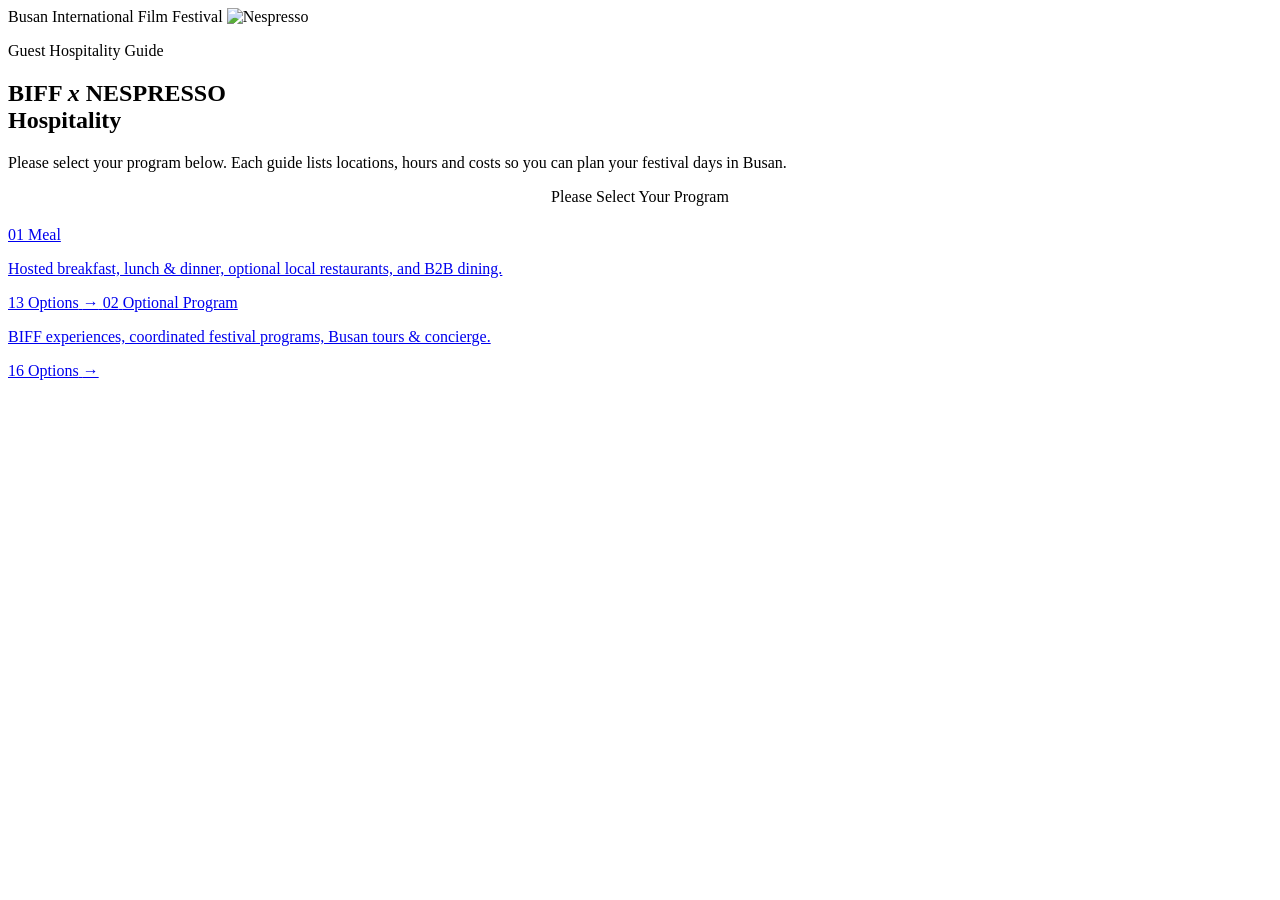
==== index.html @ f9c29b9e "Add files via upload" ====
<!DOCTYPE html>
<html lang="en">
<head>
<meta charset="UTF-8">
<meta name="viewport" content="width=device-width, initial-scale=1.0">
<title>BIFF x NESPRESSO Hospitality</title>
<meta name="description" content="BIFF x NESPRESSO Hospitality — select your Meal and Optional Program for the Busan International Film Festival.">
<link rel="preconnect" href="https://fonts.googleapis.com">
<link rel="preconnect" href="https://fonts.gstatic.com" crossorigin>
<link href="https://fonts.googleapis.com/css2?family=Fraunces:ital,wght@0,400;0,600;0,700;1,400&family=Work+Sans:wght@400;500;600;700&family=IBM+Plex+Mono:wght@400;500;600&display=swap" rel="stylesheet">
<link rel="stylesheet" href="assets/css/style.css">
</head>
<body>

<section class="hero">
  <div class="hero__bg"></div>
  <div class="hero__scrim"></div>

  <header class="hero__top">
    <div class="wrap">
      <span class="hero__kicker">Busan International Film Festival</span>
      <img class="hero__logo" src="assets/img/logo-white.png" alt="Nespresso">
    </div>
  </header>

  <div class="hero__main wrap">
    <p class="eyebrow">Guest Hospitality Guide</p>
    <h1>BIFF <em>x</em> NESPRESSO<br>Hospitality</h1>
    <p class="hero__sub">Please select your program below. Each guide lists locations, hours and costs so you can plan your festival days in Busan.</p>
  </div>

  <div class="hero__tickets">
    <div class="hero__perf"></div>
    <div class="wrap">
      <p class="eyebrow" style="text-align:center; margin-bottom:20px;">Please Select Your Program</p>
      <nav class="ticket-row" aria-label="Program selection">
        <a class="ticket" href="meal.html">
          <span class="ticket__no">01</span>
          <span class="ticket__body">
            <span class="ticket__label">Meal</span>
            <p class="ticket__desc">Hosted breakfast, lunch &amp; dinner, optional local restaurants, and B2B dining.</p>
          </span>
          <span class="ticket__count">13 Options</span>
          <span class="ticket__arrow">&#8594;</span>
        </a>
        <a class="ticket" href="optional-program.html">
          <span class="ticket__no">02</span>
          <span class="ticket__body">
            <span class="ticket__label">Optional Program</span>
            <p class="ticket__desc">BIFF experiences, coordinated festival programs, Busan tours &amp; concierge.</p>
          </span>
          <span class="ticket__count">16 Options</span>
          <span class="ticket__arrow">&#8594;</span>
        </a>
      </nav>
    </div>
  </div>
</section>

</body>
</html>
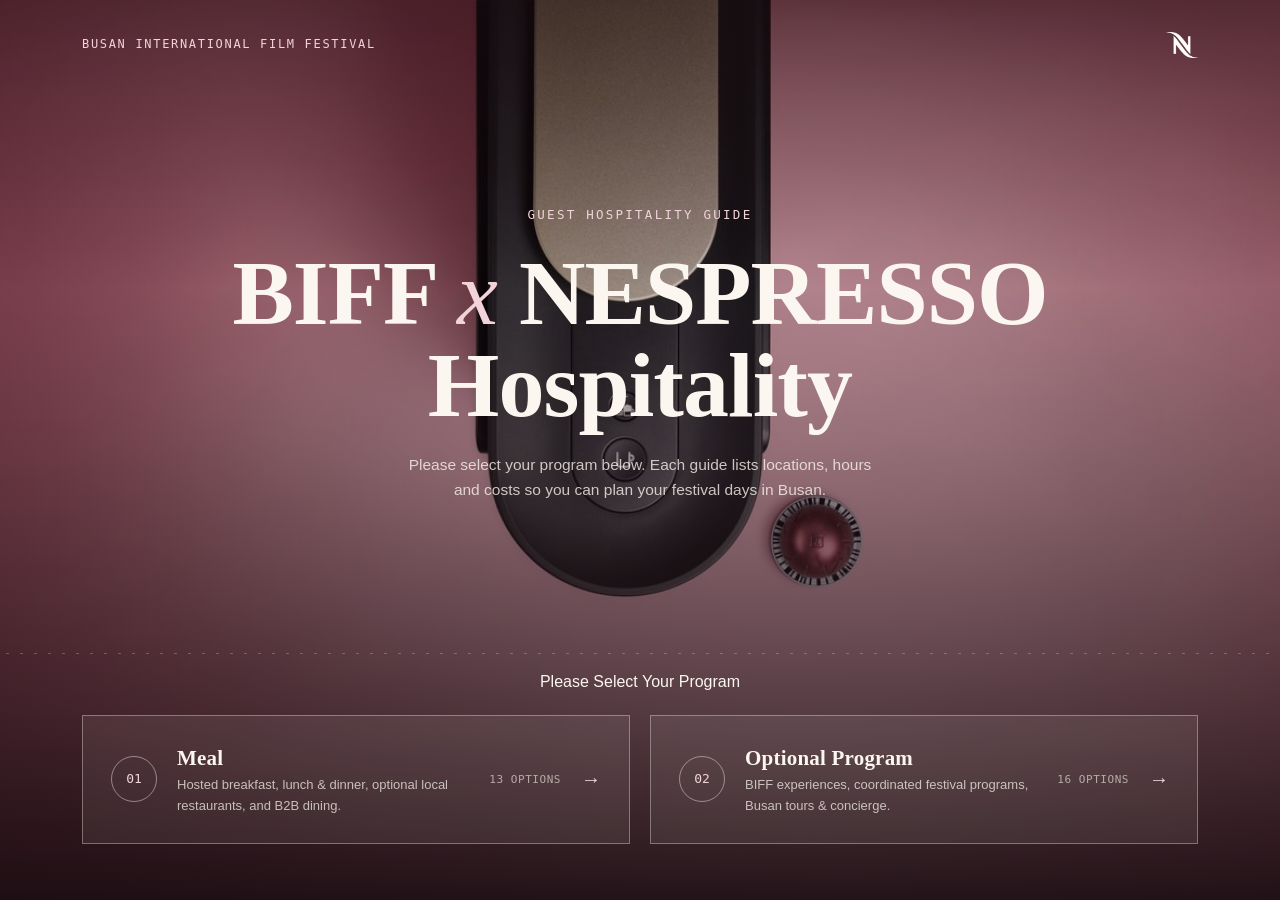
==== commit 8b0be422: "Add files via upload" ====
--- a/index.html
+++ b/index.html
@@ -8,7 +8,7 @@
 <link rel="preconnect" href="https://fonts.googleapis.com">
 <link rel="preconnect" href="https://fonts.gstatic.com" crossorigin>
 <link href="https://fonts.googleapis.com/css2?family=Fraunces:ital,wght@0,400;0,600;0,700;1,400&family=Work+Sans:wght@400;500;600;700&family=IBM+Plex+Mono:wght@400;500;600&display=swap" rel="stylesheet">
-<link rel="stylesheet" href="assets/css/style.css">
+<link rel="stylesheet" href="style.css">
 </head>
 <body>
 
@@ -19,7 +19,7 @@
   <header class="hero__top">
     <div class="wrap">
       <span class="hero__kicker">Busan International Film Festival</span>
-      <img class="hero__logo" src="assets/img/logo-white.png" alt="Nespresso">
+      <img class="hero__logo" src="logo-white.png" alt="Nespresso">
     </div>
   </header>
 
--- a/style.css
+++ b/style.css
@@ -0,0 +1,637 @@
+/* =========================================================
+   BIFF x NESPRESSO HOSPITALITY — shared design system
+   Palette drawn from the campaign photography (device rose,
+   berry, near-black) and the concierge-dossier cream used
+   across the original hospitality deck.
+   ========================================================= */
+
+:root {
+  --cream:        #F4EBDF;
+  --cream-dim:    #ECE0D0;
+  --paper:        #FBF6EF;
+  --charcoal:     #221E1D;
+  --charcoal-70:  rgba(34, 30, 29, 0.7);
+  --charcoal-45:  rgba(34, 30, 29, 0.45);
+  --wine:         #6E2A3D;
+  --wine-dark:    #4E1E2C;
+  --blush:        #E7B7C2;
+  --blush-soft:   #F1D3D9;
+  --gold:         #AD8955;
+  --line:         rgba(34, 30, 29, 0.14);
+  --line-strong:  rgba(34, 30, 29, 0.28);
+
+  --font-display: "Fraunces", "Noto Serif KR", serif;
+  --font-body:    "Work Sans", "Noto Sans KR", sans-serif;
+  --font-mono:    "IBM Plex Mono", "Noto Sans KR", monospace;
+
+  --container: 1180px;
+  --radius: 2px;
+}
+
+* { box-sizing: border-box; }
+
+html {
+  scroll-behavior: smooth;
+}
+
+@media (prefers-reduced-motion: reduce) {
+  html { scroll-behavior: auto; }
+  * { animation-duration: 0.001ms !important; animation-iteration-count: 1 !important; transition-duration: 0.001ms !important; }
+}
+
+body {
+  margin: 0;
+  background: var(--cream);
+  color: var(--charcoal);
+  font-family: var(--font-body);
+  font-size: 16px;
+  line-height: 1.6;
+  -webkit-font-smoothing: antialiased;
+}
+
+a { color: inherit; }
+
+img { max-width: 100%; display: block; }
+
+.wrap {
+  max-width: var(--container);
+  margin: 0 auto;
+  padding: 0 32px;
+}
+
+@media (max-width: 640px) {
+  .wrap { padding: 0 20px; }
+}
+
+/* ---------------------------------------------------------
+   Focus states — visible everywhere, styled to match brand
+   --------------------------------------------------------- */
+a:focus-visible,
+button:focus-visible,
+[tabindex]:focus-visible {
+  outline: 2px solid var(--wine);
+  outline-offset: 3px;
+}
+
+/* ---------------------------------------------------------
+   Top index bar (present on every page)
+   --------------------------------------------------------- */
+.sitebar {
+  position: sticky;
+  top: 0;
+  z-index: 40;
+  background: rgba(244, 235, 223, 0.92);
+  backdrop-filter: blur(10px);
+  border-bottom: 1px solid var(--line);
+}
+
+.sitebar__row {
+  display: flex;
+  align-items: center;
+  justify-content: space-between;
+  height: 64px;
+  gap: 24px;
+}
+
+.sitebar__brand {
+  display: flex;
+  align-items: center;
+  gap: 10px;
+  text-decoration: none;
+  font-family: var(--font-display);
+  font-weight: 600;
+  font-size: 17px;
+  letter-spacing: 0.01em;
+  color: var(--charcoal);
+  white-space: nowrap;
+}
+
+.sitebar__brand img { height: 20px; width: auto; }
+
+.sitebar__index {
+  display: flex;
+  align-items: center;
+  gap: 4px;
+  overflow-x: auto;
+  scrollbar-width: none;
+  font-family: var(--font-mono);
+}
+.sitebar__index::-webkit-scrollbar { display: none; }
+
+.sitebar__index a {
+  display: inline-flex;
+  align-items: center;
+  gap: 8px;
+  padding: 8px 14px;
+  font-size: 12.5px;
+  letter-spacing: 0.04em;
+  text-transform: uppercase;
+  text-decoration: none;
+  color: var(--charcoal-70);
+  border-radius: 999px;
+  white-space: nowrap;
+  transition: background 0.15s ease, color 0.15s ease;
+}
+.sitebar__index a:hover { background: var(--blush-soft); color: var(--charcoal); }
+.sitebar__index a.is-active { background: var(--wine); color: var(--paper); }
+.sitebar__index .idx-no {
+  font-size: 10.5px;
+  opacity: 0.7;
+}
+
+/* ---------------------------------------------------------
+   Buttons / tickets
+   --------------------------------------------------------- */
+.btn {
+  display: inline-flex;
+  align-items: center;
+  gap: 10px;
+  padding: 15px 28px;
+  border-radius: 999px;
+  border: 1px solid var(--charcoal);
+  background: transparent;
+  color: var(--charcoal);
+  font-family: var(--font-mono);
+  font-size: 13px;
+  letter-spacing: 0.08em;
+  text-transform: uppercase;
+  text-decoration: none;
+  cursor: pointer;
+  transition: background 0.18s ease, color 0.18s ease, transform 0.18s ease;
+}
+.btn:hover { background: var(--charcoal); color: var(--cream); transform: translateY(-1px); }
+.btn--primary { background: var(--wine); border-color: var(--wine); color: var(--paper); }
+.btn--primary:hover { background: var(--wine-dark); border-color: var(--wine-dark); color: var(--paper); }
+
+/* ---------------------------------------------------------
+   Index number badge — the signature motif.
+   A capsule-ring numeral used everywhere an item is literally
+   numbered in the source material (guests choose by number).
+   --------------------------------------------------------- */
+.capsule-index {
+  --size: 40px;
+  width: var(--size);
+  height: var(--size);
+  min-width: var(--size);
+  border-radius: 50%;
+  border: 1.5px solid var(--wine);
+  display: inline-flex;
+  align-items: center;
+  justify-content: center;
+  font-family: var(--font-mono);
+  font-size: 14px;
+  font-weight: 500;
+  color: var(--wine);
+  background: var(--paper);
+  position: relative;
+}
+.capsule-index::after {
+  content: "";
+  position: absolute;
+  inset: 5px;
+  border-radius: 50%;
+  border: 1px solid var(--line-strong);
+}
+
+/* ---------------------------------------------------------
+   Section scaffolding shared by meal.html / optional-program.html
+   --------------------------------------------------------- */
+.page-hero {
+  padding: 64px 0 40px;
+  border-bottom: 1px solid var(--line);
+}
+
+.page-hero .eyebrow {
+  font-family: var(--font-mono);
+  font-size: 12.5px;
+  letter-spacing: 0.14em;
+  text-transform: uppercase;
+  color: var(--wine);
+  margin: 0 0 14px;
+}
+
+.page-hero h1 {
+  font-family: var(--font-display);
+  font-weight: 600;
+  font-size: clamp(38px, 6vw, 64px);
+  line-height: 1.03;
+  margin: 0 0 18px;
+  letter-spacing: -0.01em;
+}
+
+.page-hero p.lede {
+  max-width: 640px;
+  font-size: 17px;
+  color: var(--charcoal-70);
+  margin: 0;
+}
+
+.back-link {
+  display: inline-flex;
+  align-items: center;
+  gap: 8px;
+  font-family: var(--font-mono);
+  font-size: 12.5px;
+  letter-spacing: 0.06em;
+  text-transform: uppercase;
+  text-decoration: none;
+  color: var(--charcoal-70);
+  margin-bottom: 28px;
+}
+.back-link:hover { color: var(--wine); }
+
+/* Table-of-contents block beneath each page hero */
+.toc {
+  display: grid;
+  grid-template-columns: repeat(auto-fit, minmax(200px, 1fr));
+  gap: 1px;
+  background: var(--line);
+  border: 1px solid var(--line);
+  margin-top: 36px;
+}
+.toc a {
+  background: var(--paper);
+  padding: 18px 20px;
+  text-decoration: none;
+  color: var(--charcoal);
+  display: flex;
+  align-items: baseline;
+  gap: 12px;
+  transition: background 0.15s ease;
+}
+.toc a:hover { background: var(--blush-soft); }
+.toc .toc-no {
+  font-family: var(--font-mono);
+  font-size: 12px;
+  color: var(--wine);
+}
+.toc .toc-label {
+  font-size: 14.5px;
+  font-weight: 500;
+}
+.toc .toc-count {
+  margin-left: auto;
+  font-family: var(--font-mono);
+  font-size: 11.5px;
+  color: var(--charcoal-45);
+}
+
+/* Category section */
+.category {
+  padding: 72px 0;
+  border-bottom: 1px solid var(--line);
+  scroll-margin-top: 84px;
+}
+.category:last-of-type { border-bottom: none; }
+
+.category__head {
+  display: flex;
+  align-items: flex-end;
+  justify-content: space-between;
+  gap: 24px;
+  margin-bottom: 36px;
+  flex-wrap: wrap;
+}
+
+.category__head h2 {
+  font-family: var(--font-display);
+  font-weight: 600;
+  font-size: clamp(26px, 3.4vw, 36px);
+  margin: 0;
+  letter-spacing: -0.005em;
+}
+
+.category__note {
+  font-family: var(--font-mono);
+  font-size: 12px;
+  letter-spacing: 0.03em;
+  color: var(--wine);
+  background: var(--blush-soft);
+  padding: 8px 14px;
+  border-radius: 999px;
+  max-width: 420px;
+}
+
+.category__sub {
+  font-size: 15px;
+  color: var(--charcoal-70);
+  margin: -24px 0 32px;
+}
+
+/* Item grid + card */
+.grid {
+  display: grid;
+  grid-template-columns: repeat(3, 1fr);
+  gap: 28px;
+}
+.grid.grid--2 { grid-template-columns: repeat(2, 1fr); }
+@media (max-width: 900px) {
+  .grid, .grid.grid--2 { grid-template-columns: repeat(2, 1fr); }
+}
+@media (max-width: 640px) {
+  .grid, .grid.grid--2 { grid-template-columns: 1fr; }
+}
+
+.card {
+  background: var(--paper);
+  border: 1px solid var(--line);
+  display: flex;
+  flex-direction: column;
+}
+
+.card__media {
+  aspect-ratio: 4 / 3;
+  overflow: hidden;
+  background: var(--cream-dim);
+}
+.card__media img {
+  width: 100%;
+  height: 100%;
+  object-fit: cover;
+}
+
+.card__body {
+  padding: 20px 22px 24px;
+  display: flex;
+  flex-direction: column;
+  gap: 12px;
+  flex: 1;
+}
+
+.card__title-row {
+  display: flex;
+  align-items: center;
+  gap: 12px;
+}
+
+.card__title {
+  font-family: var(--font-display);
+  font-weight: 600;
+  font-size: 19px;
+  line-height: 1.25;
+  margin: 0;
+}
+
+.card__desc {
+  font-size: 14px;
+  color: var(--charcoal-70);
+  margin: 0;
+}
+
+.card__meta {
+  margin-top: auto;
+  padding-top: 12px;
+  border-top: 1px solid var(--line);
+  display: flex;
+  flex-direction: column;
+  gap: 6px;
+  font-family: var(--font-mono);
+  font-size: 12px;
+  color: var(--charcoal-70);
+}
+.card__meta div { display: flex; gap: 8px; }
+.card__meta .k {
+  color: var(--wine);
+  min-width: 64px;
+  text-transform: uppercase;
+  letter-spacing: 0.04em;
+  flex-shrink: 0;
+}
+.card__meta .v { color: var(--charcoal); }
+
+.card__flag {
+  display: inline-block;
+  align-self: flex-start;
+  font-family: var(--font-mono);
+  font-size: 10.5px;
+  letter-spacing: 0.04em;
+  text-transform: uppercase;
+  color: var(--wine-dark);
+  background: var(--blush-soft);
+  padding: 4px 9px;
+  border-radius: 999px;
+}
+
+/* Single wide feature card (concierge, hosted meal) */
+.feature {
+  display: grid;
+  grid-template-columns: 1.1fr 1fr;
+  gap: 0;
+  border: 1px solid var(--line);
+  background: var(--paper);
+}
+.feature__media { overflow: hidden; background: var(--cream-dim); min-height: 280px; }
+.feature__media img { width: 100%; height: 100%; object-fit: cover; }
+.feature__body { padding: 40px; display: flex; flex-direction: column; justify-content: center; gap: 14px; }
+.feature__body h3 { font-family: var(--font-display); font-size: 24px; margin: 0; }
+.feature__body p { margin: 0; color: var(--charcoal-70); font-size: 15px; }
+@media (max-width: 760px) {
+  .feature { grid-template-columns: 1fr; }
+  .feature__media { min-height: 220px; }
+}
+
+/* Footer */
+.sitefoot {
+  padding: 48px 0 64px;
+  border-top: 1px solid var(--line);
+  margin-top: 24px;
+}
+.sitefoot__row {
+  display: flex;
+  justify-content: space-between;
+  align-items: center;
+  flex-wrap: wrap;
+  gap: 16px;
+}
+.sitefoot img { height: 22px; width: auto; opacity: 0.85; }
+.sitefoot small {
+  font-family: var(--font-mono);
+  font-size: 11.5px;
+  color: var(--charcoal-45);
+  letter-spacing: 0.03em;
+}
+
+/* ===========================================================
+   Landing page (index.html) — hero + ticket-style nav cards
+   =========================================================== */
+
+.hero {
+  position: relative;
+  min-height: 100svh;
+  display: flex;
+  flex-direction: column;
+  justify-content: space-between;
+  color: var(--paper);
+  background: #2b1420;
+  overflow: hidden;
+}
+
+.hero__bg {
+  position: absolute;
+  inset: 0;
+  background-image: url("hero-bg.jpg");
+  background-size: cover;
+  background-position: center 30%;
+}
+
+.hero__scrim {
+  position: absolute;
+  inset: 0;
+  background:
+    linear-gradient(180deg, rgba(30, 14, 20, 0.55) 0%, rgba(30, 14, 20, 0.25) 32%, rgba(30, 14, 20, 0.72) 78%, rgba(20, 9, 13, 0.92) 100%);
+}
+
+.hero__top {
+  position: relative;
+  z-index: 2;
+}
+
+.hero__top .wrap {
+  display: flex;
+  align-items: center;
+  justify-content: space-between;
+  padding-top: 32px;
+}
+
+.hero__logo { height: 26px; width: auto; }
+
+.hero__kicker {
+  font-family: var(--font-mono);
+  font-size: 12px;
+  letter-spacing: 0.14em;
+  text-transform: uppercase;
+  color: var(--blush-soft);
+}
+
+.hero__main {
+  position: relative;
+  z-index: 2;
+  padding: 40px 0 0;
+  text-align: center;
+}
+
+.hero__main .eyebrow {
+  font-family: var(--font-mono);
+  font-size: 12.5px;
+  letter-spacing: 0.18em;
+  text-transform: uppercase;
+  color: var(--blush-soft);
+  margin: 0 0 22px;
+}
+
+.hero__main h1 {
+  font-family: var(--font-display);
+  font-weight: 600;
+  font-size: clamp(40px, 7.2vw, 92px);
+  line-height: 1.0;
+  margin: 0;
+  letter-spacing: -0.01em;
+}
+
+.hero__main h1 em {
+  font-style: italic;
+  font-weight: 400;
+  color: var(--blush-soft);
+}
+
+.hero__sub {
+  margin: 22px auto 0;
+  max-width: 480px;
+  font-size: 15.5px;
+  color: rgba(251, 246, 239, 0.78);
+}
+
+.hero__tickets {
+  position: relative;
+  z-index: 2;
+  padding: 44px 0 56px;
+}
+
+.ticket-row {
+  display: grid;
+  grid-template-columns: 1fr 1fr;
+  gap: 20px;
+}
+@media (max-width: 720px) {
+  .ticket-row { grid-template-columns: 1fr; }
+}
+@media (max-width: 480px) {
+  .ticket { flex-wrap: wrap; padding: 22px 20px; }
+  .ticket__count { order: 3; width: 100%; margin-top: 4px; }
+  .ticket__arrow { position: absolute; top: 22px; right: 20px; }
+}
+
+.ticket {
+  position: relative;
+  display: flex;
+  align-items: center;
+  gap: 20px;
+  padding: 26px 28px;
+  background: rgba(251, 246, 239, 0.08);
+  border: 1px solid rgba(251, 246, 239, 0.35);
+  backdrop-filter: blur(6px);
+  text-decoration: none;
+  color: var(--paper);
+  transition: background 0.2s ease, border-color 0.2s ease, transform 0.2s ease;
+}
+.ticket:hover {
+  background: rgba(251, 246, 239, 0.16);
+  border-color: rgba(251, 246, 239, 0.7);
+  transform: translateY(-2px);
+}
+
+.ticket__no {
+  font-family: var(--font-mono);
+  font-size: 13px;
+  color: var(--blush-soft);
+  border: 1px solid rgba(251, 246, 239, 0.45);
+  border-radius: 50%;
+  width: 46px;
+  height: 46px;
+  flex-shrink: 0;
+  display: flex;
+  align-items: center;
+  justify-content: center;
+}
+
+.ticket__body { flex: 1; min-width: 0; }
+
+.ticket__label {
+  font-family: var(--font-display);
+  font-weight: 600;
+  font-size: 21px;
+  margin: 0 0 4px;
+  letter-spacing: 0.01em;
+}
+
+.ticket__desc {
+  margin: 0;
+  font-size: 13px;
+  color: rgba(251, 246, 239, 0.72);
+}
+
+.ticket__count {
+  font-family: var(--font-mono);
+  font-size: 11px;
+  letter-spacing: 0.05em;
+  text-transform: uppercase;
+  color: rgba(251, 246, 239, 0.6);
+  white-space: nowrap;
+}
+
+.ticket__arrow {
+  font-size: 20px;
+  color: var(--blush-soft);
+  transform: translateX(0);
+  transition: transform 0.2s ease;
+}
+.ticket:hover .ticket__arrow { transform: translateX(4px); }
+
+.hero__perf {
+  position: absolute;
+  left: 0; right: 0;
+  height: 1px;
+  background-image: radial-gradient(circle, rgba(251,246,239,0.4) 1.5px, transparent 1.5px);
+  background-size: 14px 1px;
+  opacity: 0.6;
+}
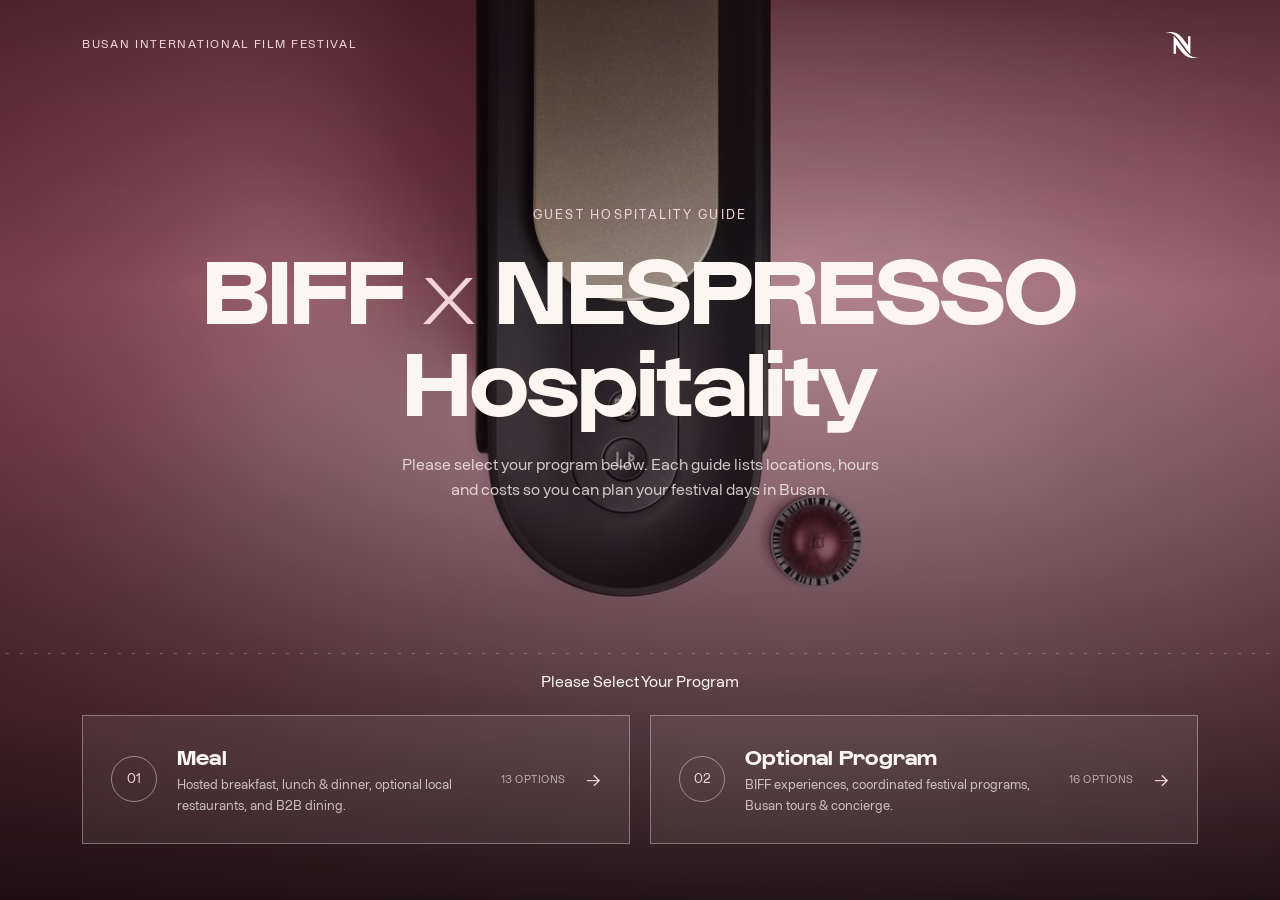
==== commit 571c63ae: "Add files via upload" ====
--- a/index.html
+++ b/index.html
@@ -5,9 +5,6 @@
 <meta name="viewport" content="width=device-width, initial-scale=1.0">
 <title>BIFF x NESPRESSO Hospitality</title>
 <meta name="description" content="BIFF x NESPRESSO Hospitality — select your Meal and Optional Program for the Busan International Film Festival.">
-<link rel="preconnect" href="https://fonts.googleapis.com">
-<link rel="preconnect" href="https://fonts.gstatic.com" crossorigin>
-<link href="https://fonts.googleapis.com/css2?family=Fraunces:ital,wght@0,400;0,600;0,700;1,400&family=Work+Sans:wght@400;500;600;700&family=IBM+Plex+Mono:wght@400;500;600&display=swap" rel="stylesheet">
 <link rel="stylesheet" href="style.css">
 </head>
 <body>
--- a/style.css
+++ b/style.css
@@ -4,6 +4,102 @@
    berry, near-black) and the concierge-dossier cream used
    across the original hospitality deck.
    ========================================================= */
+
+/* ---------------------------------------------------------
+   ICONESSO — brand typeface (local files, no external CDN)
+   --------------------------------------------------------- */
+@font-face {
+  font-family: "ICONESSO Display";
+  src: url("ICONESSODisplay-Light.woff2") format("woff2");
+  font-weight: 300;
+  font-style: normal;
+  font-display: swap;
+}
+@font-face {
+  font-family: "ICONESSO Display";
+  src: url("ICONESSODisplay-Regular.woff2") format("woff2");
+  font-weight: 400;
+  font-style: normal;
+  font-display: swap;
+}
+@font-face {
+  font-family: "ICONESSO Display";
+  src: url("ICONESSODisplay-Bold.woff2") format("woff2");
+  font-weight: 700;
+  font-style: normal;
+  font-display: swap;
+}
+
+@font-face {
+  font-family: "ICONESSO Text";
+  src: url("ICONESSOText-Thin.woff2") format("woff2");
+  font-weight: 100;
+  font-style: normal;
+  font-display: swap;
+}
+@font-face {
+  font-family: "ICONESSO Text";
+  src: url("ICONESSOText-ThinItalic.woff2") format("woff2");
+  font-weight: 100;
+  font-style: italic;
+  font-display: swap;
+}
+@font-face {
+  font-family: "ICONESSO Text";
+  src: url("ICONESSOText-Light.woff2") format("woff2");
+  font-weight: 300;
+  font-style: normal;
+  font-display: swap;
+}
+@font-face {
+  font-family: "ICONESSO Text";
+  src: url("ICONESSOText-LightItalic.woff2") format("woff2");
+  font-weight: 300;
+  font-style: italic;
+  font-display: swap;
+}
+@font-face {
+  font-family: "ICONESSO Text";
+  src: url("ICONESSOText-Regular.woff2") format("woff2");
+  font-weight: 400;
+  font-style: normal;
+  font-display: swap;
+}
+@font-face {
+  font-family: "ICONESSO Text";
+  src: url("ICONESSOText-Italic.woff2") format("woff2");
+  font-weight: 400;
+  font-style: italic;
+  font-display: swap;
+}
+@font-face {
+  font-family: "ICONESSO Text";
+  src: url("ICONESSOText-Medium.woff2") format("woff2");
+  font-weight: 500;
+  font-style: normal;
+  font-display: swap;
+}
+@font-face {
+  font-family: "ICONESSO Text";
+  src: url("ICONESSOText-MediumItalic.woff2") format("woff2");
+  font-weight: 500;
+  font-style: italic;
+  font-display: swap;
+}
+@font-face {
+  font-family: "ICONESSO Text";
+  src: url("ICONESSOText-Bold.woff2") format("woff2");
+  font-weight: 700;
+  font-style: normal;
+  font-display: swap;
+}
+@font-face {
+  font-family: "ICONESSO Text";
+  src: url("ICONESSOText-BoldItalic.woff2") format("woff2");
+  font-weight: 700;
+  font-style: italic;
+  font-display: swap;
+}
 
 :root {
   --cream:        #F4EBDF;
@@ -20,9 +116,9 @@
   --line:         rgba(34, 30, 29, 0.14);
   --line-strong:  rgba(34, 30, 29, 0.28);
 
-  --font-display: "Fraunces", "Noto Serif KR", serif;
-  --font-body:    "Work Sans", "Noto Sans KR", sans-serif;
-  --font-mono:    "IBM Plex Mono", "Noto Sans KR", monospace;
+  --font-display: "ICONESSO Display", "Noto Sans KR", sans-serif;
+  --font-body:    "ICONESSO Text", "Noto Sans KR", sans-serif;
+  --font-mono:    "ICONESSO Text", "Noto Sans KR", sans-serif;
 
   --container: 1180px;
   --radius: 2px;
@@ -99,7 +195,7 @@
   gap: 10px;
   text-decoration: none;
   font-family: var(--font-display);
-  font-weight: 600;
+  font-weight: 700;
   font-size: 17px;
   letter-spacing: 0.01em;
   color: var(--charcoal);
@@ -212,7 +308,7 @@
 
 .page-hero h1 {
   font-family: var(--font-display);
-  font-weight: 600;
+  font-weight: 700;
   font-size: clamp(38px, 6vw, 64px);
   line-height: 1.03;
   margin: 0 0 18px;
@@ -295,7 +391,7 @@
 
 .category__head h2 {
   font-family: var(--font-display);
-  font-weight: 600;
+  font-weight: 700;
   font-size: clamp(26px, 3.4vw, 36px);
   margin: 0;
   letter-spacing: -0.005em;
@@ -366,7 +462,7 @@
 
 .card__title {
   font-family: var(--font-display);
-  font-weight: 600;
+  font-weight: 700;
   font-size: 19px;
   line-height: 1.25;
   margin: 0;
@@ -521,7 +617,7 @@
 
 .hero__main h1 {
   font-family: var(--font-display);
-  font-weight: 600;
+  font-weight: 700;
   font-size: clamp(40px, 7.2vw, 92px);
   line-height: 1.0;
   margin: 0;
@@ -529,8 +625,8 @@
 }
 
 .hero__main h1 em {
-  font-style: italic;
-  font-weight: 400;
+  font-style: normal;
+  font-weight: 300;
   color: var(--blush-soft);
 }
 
@@ -598,7 +694,7 @@
 
 .ticket__label {
   font-family: var(--font-display);
-  font-weight: 600;
+  font-weight: 700;
   font-size: 21px;
   margin: 0 0 4px;
   letter-spacing: 0.01em;
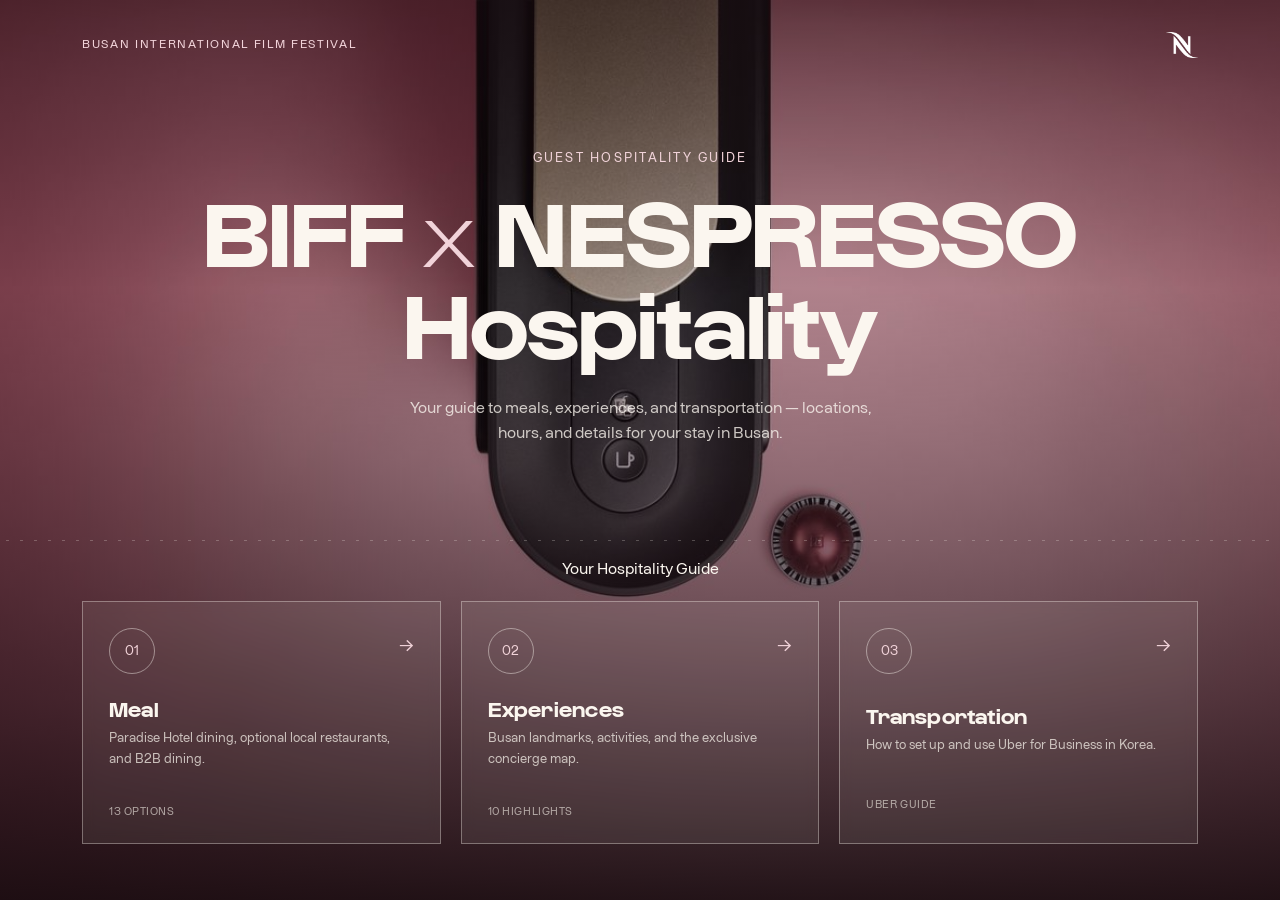
==== commit 7f27683a: "Add files via upload" ====
--- a/index.html
+++ b/index.html
@@ -4,7 +4,22 @@
 <meta charset="UTF-8">
 <meta name="viewport" content="width=device-width, initial-scale=1.0">
 <title>BIFF x NESPRESSO Hospitality</title>
-<meta name="description" content="BIFF x NESPRESSO Hospitality — select your Meal and Optional Program for the Busan International Film Festival.">
+<meta name="description" content="BIFF x NESPRESSO Hospitality — a guest guide to Meal, Experiences, and Transportation for the Busan International Film Festival.">
+
+<!-- Link preview (KakaoTalk, Slack, iMessage, etc.) -->
+<meta property="og:type" content="website">
+<meta property="og:url" content="https://gdmc-global.github.io/BIFFxNespresso_Hospitality/">
+<meta property="og:title" content="BIFF x NESPRESSO Hospitality">
+<meta property="og:description" content="A guest guide to Meal, Experiences, and Transportation for the Busan International Film Festival.">
+<meta property="og:image" content="https://gdmc-global.github.io/BIFFxNespresso_Hospitality/og-image.jpg">
+<meta property="og:image:width" content="1200">
+<meta property="og:image:height" content="630">
+<meta property="og:locale" content="ko_KR">
+<meta name="twitter:card" content="summary_large_image">
+<meta name="twitter:title" content="BIFF x NESPRESSO Hospitality">
+<meta name="twitter:description" content="A guest guide to Meal, Experiences, and Transportation for the Busan International Film Festival.">
+<meta name="twitter:image" content="https://gdmc-global.github.io/BIFFxNespresso_Hospitality/og-image.jpg">
+
 <link rel="stylesheet" href="style.css">
 </head>
 <body>
@@ -23,30 +38,39 @@
   <div class="hero__main wrap">
     <p class="eyebrow">Guest Hospitality Guide</p>
     <h1>BIFF <em>x</em> NESPRESSO<br>Hospitality</h1>
-    <p class="hero__sub">Please select your program below. Each guide lists locations, hours and costs so you can plan your festival days in Busan.</p>
+    <p class="hero__sub">Your guide to meals, experiences, and transportation — locations, hours, and details for your stay in Busan.</p>
   </div>
 
   <div class="hero__tickets">
     <div class="hero__perf"></div>
     <div class="wrap">
-      <p class="eyebrow" style="text-align:center; margin-bottom:20px;">Please Select Your Program</p>
-      <nav class="ticket-row" aria-label="Program selection">
+      <p class="eyebrow" style="text-align:center; margin-bottom:20px;">Your Hospitality Guide</p>
+      <nav class="ticket-row ticket-row--3" aria-label="Guide sections">
         <a class="ticket" href="meal.html">
           <span class="ticket__no">01</span>
           <span class="ticket__body">
             <span class="ticket__label">Meal</span>
-            <p class="ticket__desc">Hosted breakfast, lunch &amp; dinner, optional local restaurants, and B2B dining.</p>
+            <p class="ticket__desc">Paradise Hotel dining, optional local restaurants, and B2B dining.</p>
           </span>
           <span class="ticket__count">13 Options</span>
           <span class="ticket__arrow">&#8594;</span>
         </a>
-        <a class="ticket" href="optional-program.html">
+        <a class="ticket" href="experiences.html">
           <span class="ticket__no">02</span>
           <span class="ticket__body">
-            <span class="ticket__label">Optional Program</span>
-            <p class="ticket__desc">BIFF experiences, coordinated festival programs, Busan tours &amp; concierge.</p>
+            <span class="ticket__label">Experiences</span>
+            <p class="ticket__desc">Busan landmarks, activities, and the exclusive concierge map.</p>
           </span>
-          <span class="ticket__count">16 Options</span>
+          <span class="ticket__count">10 Highlights</span>
+          <span class="ticket__arrow">&#8594;</span>
+        </a>
+        <a class="ticket" href="transportation.html">
+          <span class="ticket__no">03</span>
+          <span class="ticket__body">
+            <span class="ticket__label">Transportation</span>
+            <p class="ticket__desc">How to set up and use Uber for Business in Korea.</p>
+          </span>
+          <span class="ticket__count">Uber Guide</span>
           <span class="ticket__arrow">&#8594;</span>
         </a>
       </nav>
--- a/style.css
+++ b/style.css
@@ -648,6 +648,26 @@
   grid-template-columns: 1fr 1fr;
   gap: 20px;
 }
+.ticket-row--3 { grid-template-columns: 1fr 1fr 1fr; }
+@media (max-width: 900px) {
+  .ticket-row--3 { grid-template-columns: 1fr; }
+}
+.ticket-row--3 .ticket {
+  flex-wrap: wrap;
+  align-items: flex-start;
+  padding: 26px 26px 22px;
+}
+.ticket-row--3 .ticket__body { flex: 1 1 100%; }
+.ticket-row--3 .ticket__count {
+  order: 3;
+  width: 100%;
+  margin-top: 14px;
+}
+.ticket-row--3 .ticket__arrow {
+  position: absolute;
+  top: 26px;
+  right: 26px;
+}
 @media (max-width: 720px) {
   .ticket-row { grid-template-columns: 1fr; }
 }
@@ -731,3 +751,104 @@
   background-size: 14px 1px;
   opacity: 0.6;
 }
+
+/* ===========================================================
+   Concierge map pages (experiences.html)
+   =========================================================== */
+.map-pages {
+  display: flex;
+  flex-direction: column;
+  gap: 28px;
+}
+.map-page {
+  margin: 0;
+  border: 1px solid var(--line);
+  background: var(--paper);
+}
+.map-page img {
+  width: 100%;
+  height: auto;
+  display: block;
+}
+.map-page figcaption {
+  font-family: var(--font-mono);
+  font-size: 12px;
+  letter-spacing: 0.04em;
+  color: var(--charcoal-70);
+  padding: 12px 18px;
+  border-top: 1px solid var(--line);
+}
+
+/* ===========================================================
+   Step guide (transportation.html)
+   =========================================================== */
+.category__note--urgent {
+  color: var(--paper);
+  background: var(--wine);
+}
+
+.steps-grid {
+  display: grid;
+  grid-template-columns: repeat(3, 1fr);
+  gap: 28px;
+}
+.steps-grid.steps-grid--2 { grid-template-columns: repeat(2, 1fr); }
+@media (max-width: 900px) {
+  .steps-grid, .steps-grid.steps-grid--2 { grid-template-columns: repeat(2, 1fr); }
+}
+@media (max-width: 640px) {
+  .steps-grid, .steps-grid.steps-grid--2 { grid-template-columns: 1fr; }
+}
+
+.step-card {
+  background: var(--paper);
+  border: 1px solid var(--line);
+  display: flex;
+  flex-direction: column;
+}
+
+.step-shots {
+  display: flex;
+  gap: 10px;
+  align-items: flex-end;
+  justify-content: center;
+  padding: 22px 16px;
+  background: var(--cream-dim);
+  min-height: 260px;
+}
+.step-shots img {
+  height: 260px;
+  width: auto;
+  max-width: 100%;
+  border-radius: 6px;
+  box-shadow: 0 4px 16px rgba(34, 30, 29, 0.18);
+  object-fit: cover;
+}
+.step-shots.step-shots--single img { height: 300px; }
+
+.step-card__body {
+  padding: 20px 22px 24px;
+  display: flex;
+  flex-direction: column;
+  gap: 10px;
+}
+
+.step-card__title-row {
+  display: flex;
+  align-items: center;
+  gap: 12px;
+}
+
+.step-card__title {
+  font-family: var(--font-display);
+  font-weight: 700;
+  font-size: 18px;
+  line-height: 1.3;
+  margin: 0;
+}
+
+.step-card__desc {
+  font-size: 14px;
+  color: var(--charcoal-70);
+  margin: 0;
+}
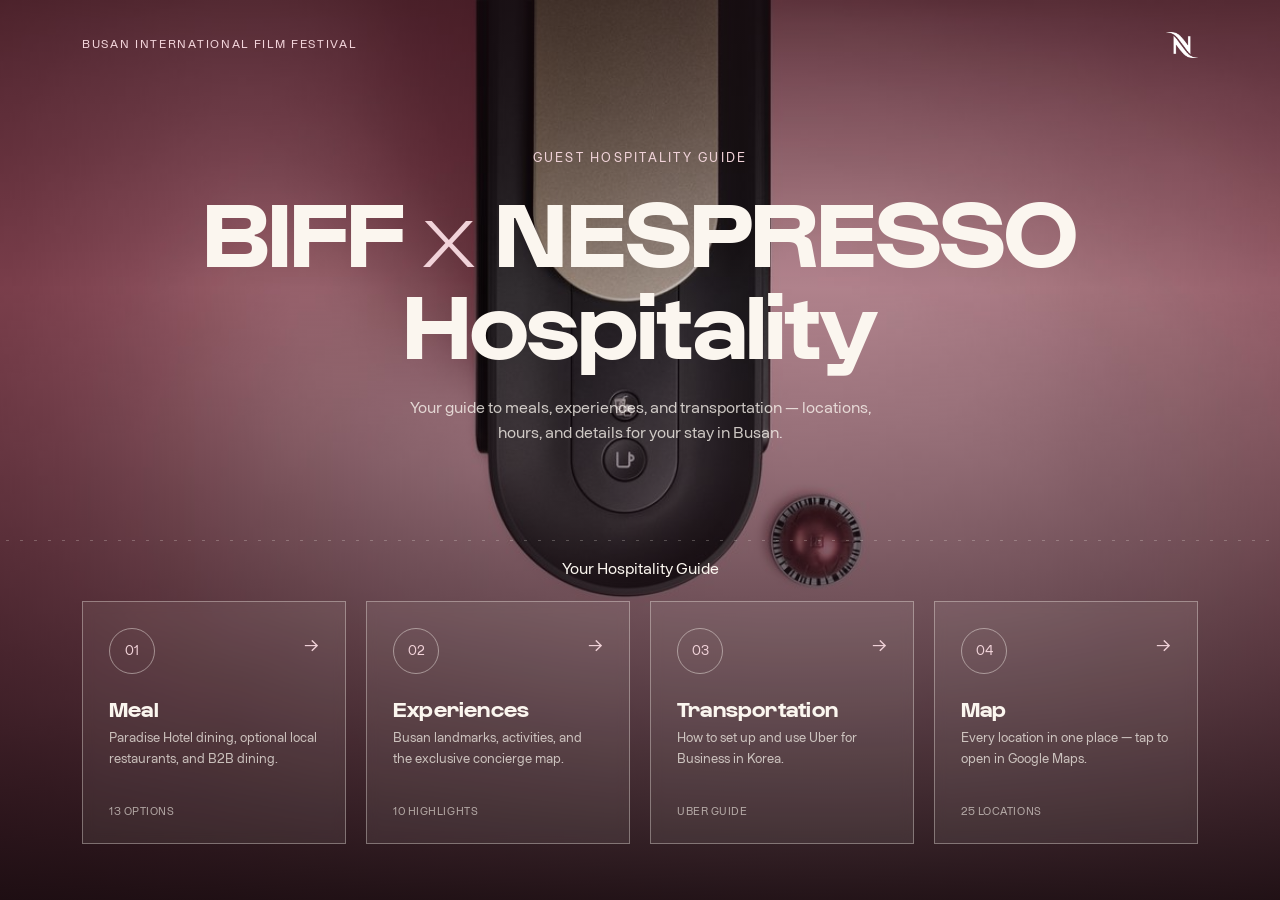
==== commit 3bf98744: "Add files via upload" ====
--- a/index.html
+++ b/index.html
@@ -45,7 +45,7 @@
     <div class="hero__perf"></div>
     <div class="wrap">
       <p class="eyebrow" style="text-align:center; margin-bottom:20px;">Your Hospitality Guide</p>
-      <nav class="ticket-row ticket-row--3" aria-label="Guide sections">
+      <nav class="ticket-row ticket-row--4" aria-label="Guide sections">
         <a class="ticket" href="meal.html">
           <span class="ticket__no">01</span>
           <span class="ticket__body">
@@ -73,6 +73,15 @@
           <span class="ticket__count">Uber Guide</span>
           <span class="ticket__arrow">&#8594;</span>
         </a>
+        <a class="ticket" href="map.html">
+          <span class="ticket__no">04</span>
+          <span class="ticket__body">
+            <span class="ticket__label">Map</span>
+            <p class="ticket__desc">Every location in one place — tap to open in Google Maps.</p>
+          </span>
+          <span class="ticket__count">25 Locations</span>
+          <span class="ticket__arrow">&#8594;</span>
+        </a>
       </nav>
     </div>
   </div>
--- a/style.css
+++ b/style.css
@@ -652,18 +652,25 @@
 @media (max-width: 900px) {
   .ticket-row--3 { grid-template-columns: 1fr; }
 }
-.ticket-row--3 .ticket {
+.ticket-row--4 { grid-template-columns: repeat(4, 1fr); }
+@media (max-width: 1100px) {
+  .ticket-row--4 { grid-template-columns: 1fr 1fr; }
+}
+@media (max-width: 640px) {
+  .ticket-row--4 { grid-template-columns: 1fr; }
+}
+.ticket-row--3 .ticket, .ticket-row--4 .ticket {
   flex-wrap: wrap;
   align-items: flex-start;
   padding: 26px 26px 22px;
 }
-.ticket-row--3 .ticket__body { flex: 1 1 100%; }
-.ticket-row--3 .ticket__count {
+.ticket-row--3 .ticket__body, .ticket-row--4 .ticket__body { flex: 1 1 100%; }
+.ticket-row--3 .ticket__count, .ticket-row--4 .ticket__count {
   order: 3;
   width: 100%;
   margin-top: 14px;
 }
-.ticket-row--3 .ticket__arrow {
+.ticket-row--3 .ticket__arrow, .ticket-row--4 .ticket__arrow {
   position: absolute;
   top: 26px;
   right: 26px;
@@ -852,3 +859,130 @@
   color: var(--charcoal-70);
   margin: 0;
 }
+
+/* ===========================================================
+   All-locations map (map.html)
+   =========================================================== */
+#map {
+  width: 100%;
+  height: 62vh;
+  min-height: 420px;
+  border: 1px solid var(--line);
+  background: var(--cream-dim);
+}
+
+.map-legend {
+  display: flex;
+  align-items: center;
+  gap: 24px;
+  padding: 14px 0 22px;
+  font-family: var(--font-mono);
+  font-size: 12px;
+  color: var(--charcoal-70);
+}
+.map-legend span { display: inline-flex; align-items: center; gap: 8px; }
+.map-legend .dot { width: 10px; height: 10px; border-radius: 50%; display: inline-block; }
+.map-legend .dot--meal { background: var(--wine); }
+.map-legend .dot--exp { background: var(--gold); }
+.map-legend .dot--venue { background: var(--charcoal); }
+
+.leaflet-pin {
+  width: 26px;
+  height: 26px;
+  border-radius: 50% 50% 50% 0;
+  transform: rotate(-45deg);
+  border: 2px solid var(--paper);
+  box-shadow: 0 2px 6px rgba(0,0,0,0.35);
+  display: flex;
+  align-items: center;
+  justify-content: center;
+}
+.leaflet-pin span {
+  transform: rotate(45deg);
+  font-family: var(--font-mono);
+  font-size: 10.5px;
+  font-weight: 600;
+  color: var(--paper);
+}
+.leaflet-pin--meal { background: var(--wine); }
+.leaflet-pin--exp { background: var(--gold); }
+.leaflet-pin--venue { background: var(--charcoal); }
+
+.leaflet-popup-content-wrapper {
+  border-radius: 2px;
+  font-family: var(--font-body);
+}
+.map-popup__eyebrow {
+  font-family: var(--font-mono);
+  font-size: 10.5px;
+  letter-spacing: 0.05em;
+  text-transform: uppercase;
+  color: var(--wine);
+  margin: 0 0 4px;
+}
+.map-popup__title {
+  font-family: var(--font-display);
+  font-weight: 700;
+  font-size: 15px;
+  margin: 0 0 8px;
+}
+.map-popup__link {
+  display: inline-flex;
+  align-items: center;
+  gap: 6px;
+  font-family: var(--font-mono);
+  font-size: 11.5px;
+  letter-spacing: 0.03em;
+  text-transform: uppercase;
+  color: var(--wine);
+  text-decoration: none;
+  border-bottom: 1px solid var(--wine);
+  padding-bottom: 1px;
+}
+
+.place-list {
+  display: flex;
+  flex-direction: column;
+  border: 1px solid var(--line);
+  background: var(--paper);
+}
+.place-row {
+  display: flex;
+  align-items: center;
+  gap: 16px;
+  padding: 16px 20px;
+  text-decoration: none;
+  color: var(--charcoal);
+  border-bottom: 1px solid var(--line);
+  transition: background 0.15s ease;
+}
+.place-row:last-child { border-bottom: none; }
+.place-row:hover { background: var(--blush-soft); }
+.place-row__name {
+  font-family: var(--font-display);
+  font-weight: 700;
+  font-size: 15px;
+  flex: 1 1 auto;
+  min-width: 0;
+}
+.place-row__addr {
+  font-family: var(--font-mono);
+  font-size: 12px;
+  color: var(--charcoal-70);
+  flex: 1 1 auto;
+  min-width: 0;
+  overflow: hidden;
+  text-overflow: ellipsis;
+  white-space: nowrap;
+}
+.place-row__arrow {
+  font-family: var(--font-mono);
+  font-size: 12px;
+  color: var(--wine);
+  white-space: nowrap;
+  flex-shrink: 0;
+}
+@media (max-width: 640px) {
+  .place-row { flex-wrap: wrap; }
+  .place-row__addr { flex-basis: 100%; order: 3; white-space: normal; }
+}
